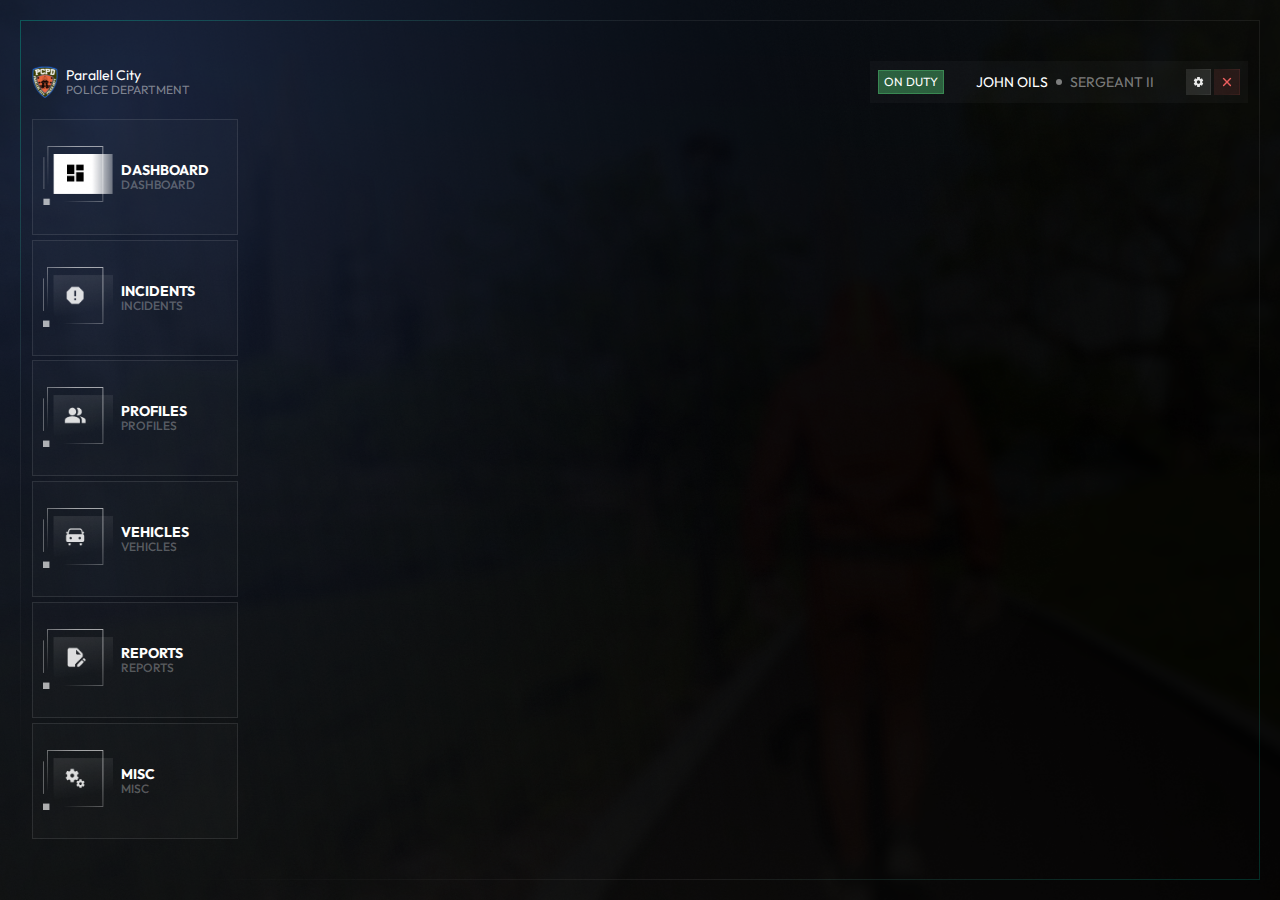
==== profiles.html @ 1e5cda1b "added other pages" ====
<!DOCTYPE html>
<html lang="en">
<head>
    <meta charset="UTF-8">
    <meta http-equiv="X-UA-Compatible" content="IE=edge">
    <meta name="viewport" content="width=device-width, initial-scale=1.0">
    <link rel="preconnect" href="https://fonts.googleapis.com">
    <link rel="preconnect" href="https://fonts.gstatic.com" crossorigin>
    <link rel="icon" type="image/png" href="images/pcpd-logo.png"/>
    <link href="https://fonts.googleapis.com/css2?family=Outfit:wght@400;500;600;700&display=swap" rel="stylesheet">
    <link rel="stylesheet" href="style.css">
    <title>Police - Profiles</title>
</head>
<body>
    <figure class="outline">
        <span></span>
        <span></span>
        <span></span>
        <span></span>
        <span></span>
    </figure>
    <div class="megacontainer">
        <section class="container">
            <header>
                <section class="logo-container">
                    <img src="images/logo.svg" alt="logo" class="logo">
                    <div class="logo-text"> 
                        <p>Parallel City <br> <span class="grey">POLICE DEPARTMENT</span></p>     
                    </div>
                </section>

                <section class="duty-container">
                    <p class="duty">ON DUTY</p>
                    <div class="duty-name"> JOHN OILS <p class="dot"></p> <span class="grey">SERGEANT II</span>  </div>
                    <div class="icon-cont">
                        <img src="images/setting.svg" alt="checkmark" class="pointer icons">
                        <img src="images/cancel.svg" alt="close" class="pointer icons">
                    </div>
                </section>
            </header>
            
            <div class="main-container">
                <aside>
                    <a class="side-menu dashboard" id="dashboard" href="/">
                        <div class="sidebarimage"><img src="/images/dashboard.png" alt="dashboard"></div>
                        <p class="bold">DASHBOARD <br> <span class="small">DASHBOARD</span> </p>
                    </a>
                    <a class="side-menu" href="incidents.html">
                        <div class="sidebarimage" id="incidents"><img src="/images/incidents.png" alt="dashboard"></div>
                        <p class="bold">INCIDENTS <br> <span class="small">INCIDENTS</span> </p>
                    </a>
                    <a class="side-menu" href="profiles.html">
                        <div class="sidebarimage" id="profiles"><img src="/images/profiles.png" alt="dashboard"></div>
                        <p class="bold">PROFILES <br> <span class="small">PROFILES</span> </p>
                    </a>
                    <a class="side-menu" href="vehicles.html">
                        <div class="sidebarimage" id="vehicles"><img src="/images/vehicles.png" alt="dashboard"></div>
                        <p class="bold">VEHICLES <br> <span class="small">VEHICLES</span> </p>
                    </a>
                    <a class="side-menu" href="reports.html">
                        <div class="sidebarimage" id="reports"><img src="/images/reports.png" alt="dashboard"></div>
                        <p class="bold">REPORTS <br> <span class="small">REPORTS</span> </p>
                    </a>
                    <a class="side-menu last-side-menu"  href="misc.html">
                        <div class="sidebarimage" id="misc"><img src="/images/misc.png" alt="dashboard"></div>
                        <p class="bold">MISC <br> <span class="small">MISC</span> </p>
                    </a>
                </aside>

                <main id="main">
                    <section class="profilescontent">
                        
                    </section>
                </main>

            </div>
        </section>
    </div>
    <script src="app.js"></script>
</body>
</html>
---- style.css ----
:root{
    --fontsmall: clamp(12px, 0.8vw, 3rem);
    --fontmedium: clamp(14px, 1vw, 5rem);
    --fontlarge: clamp(18px, 1.2vw, 7rem);
    --padlittle: clamp(5px, 0.3vw, 15px);
    --padmedium: clamp(10px, 0.5vw, 20px);
    --padlarge: clamp(12px, 1vw, 50px);
    --gap: clamp(0.5rem, 0.5vw, 1rem);
    --gaplarge: clamp(1rem, 1vw, 2rem);
}
::-webkit-scrollbar {
    width: 3px;
}
::-webkit-scrollbar-track {
    box-shadow: inset 0 0 5px grey;
    border-radius: 10px;
}
::-webkit-scrollbar-thumb {
    background: #FFFFFF;
    border-radius: 5px;
}
*{
    padding: 0;
    margin: 0;
    line-height: 100%;
    -webkit-user-select: none; 
    -ms-user-select: none; 
    user-select: none; 
    font-family: 'Outfit', sans-serif;
    box-sizing: border-box;
    transition: all 0.2s ease;
}
body{
    background: url(/images/blurred-bg-image.png);
    color: #FFFFFF;
    padding: 1rem;
    background-repeat: no-repeat;
    background-size: cover;
    height: 100vh;
    display: flex;
    justify-content: center;
    align-items: center;
}
/* OUTLINE */
.outline {
    position: absolute;
    height: calc(100vh - 40px);
    width: calc(100vw - 40px);
    position: absolute;
    top: 0px;
    left: 0px;
    margin: 20px;
    z-index: 2;
    display: flex;
    pointer-events: none;
}
  
.outline>span:first-child {
    position: absolute;
    height: 25px;
    width: 25px;
    right: 0;
    top: 0;
    box-shadow: inset -1px 1px 0 0 rgba(255, 255, 255, 0.07);
}
  
.outline>span:nth-child(2) {
    position: absolute;
    top: 0;
    left: 0;
    height: 25px;
    width: 25px;
    box-shadow: inset 1px 1px 0 0 #00d9b24d;
}
  
.outline>span:nth-child(3) {
    position: absolute;
    bottom: 0;
    right: 0;
    height: 25px;
    width: 25px;
    box-shadow: inset -1px -1px 0 0 #00d9b233;
}
  
.outline>span:nth-child(4) {
    position: absolute;
    top: 25px;
    right: 0;
    height: calc(100% - 50px);
    width: 1px;
    background-image: linear-gradient(to top, #00d9b233, rgba(255, 255, 255, 0.07) 50%)
}
  
.outline>span:nth-child(5) {
    position: absolute;
    top: 0;
    left: 25px;
    height: 1px;
    width: calc(100% - 50px);
    background-image: linear-gradient(to right, #00d9b24d, rgba(255, 255, 255, 0.07) 50%)
}
  
.outline::after {
    content: "";
    position: absolute;
    bottom: 0;
    right: 25px;  
    width: 85%;
    height: 1px;
    background-image: linear-gradient(to right, transparent, rgba(255, 255, 255, 0.07), #00d9b233);
}
  
.outline::before {
    content: "";
    position: absolute;
    top: 25px;
    left: 0;
    width: 1px;
    height: 85%;
    background-image: linear-gradient(to top, transparent, rgba(255, 255, 255, 0.07), #00d9b24d);
}
/* GENERAL STYLES */
.grey{
    color: rgba(255, 255, 255, 0.46);
}
.pointer{
    cursor: pointer;
}
.small{
    color: rgba(255, 255, 255, 0.3);
    font-size: var(--fontsmall);
    font-weight: 500;
}
.bold{
    font-weight: 700;
    font-size: var(--fontmedium);
    line-height: 100%;
}
.dot{
    width: 6px;
    height: 6px;
    border-radius: 50%;
    background-color: rgba(255, 255, 255, 0.46);
    margin: 0 0.5rem;
}
.container{
    width: 95vw;
    margin: auto;
}
/* Header Styling */
header{
    display: flex;
    justify-content: space-between;
    align-items: center;
    gap: var(--gap);
}
.logo{
    width: 2vw;
}
.logo-container{
    display: flex;
    align-items: center;
    gap: var(--gap);
}
.logo-text{
    font-size: var(--fontmedium);
    line-height: 120%;
}
.logo-text span{
    font-size: var(--fontsmall);
}
.duty-container{
    display: flex;
    align-items: center;
    padding: 0.5rem;
    background: rgba(255, 255, 255, 0.03);
    height: max-content;
}
.duty{
    background: linear-gradient(0deg, rgba(101, 255, 144, 0.25), rgba(101, 255, 144, 0.25)),
                linear-gradient(0deg, rgba(101, 255, 144, 0.1), rgba(101, 255, 144, 0.1));
    border: 1px solid rgba(101, 255, 144, 0.25);
    padding: var(--padlittle);
    font-size: var(--fontsmall);
}
.duty-name{
    display: flex;
    align-items: center;
    font-size: var(--fontmedium);
    margin: 0 2rem;
}
.icon-cont{
    display: flex;
    align-items: center;
    gap: 0.2rem;
}
.duty-container .icons{
    width: 2vw;
}
.duty-container .icons:hover{
    transform: scale(1.05);
}

/* Main Container Styling */
.main-container{
    display: flex;
    margin-top: 1rem;
    gap: 1rem;
    height: 80vh;
}
/* sidebar */
aside{
    display: flex;
    flex-direction: column;
    /* grid-template-rows: 1fr 1fr 1fr 1fr 1fr 1fr; */
    /* gap: var(--gap); */
}
.side-menu{
    display: flex;
    align-items: center;
    padding: 0 var(--padmedium);
    background: rgba(255, 255, 255, 0.02);
    border: 1px solid rgba(255, 255, 255, 0.1);
    cursor: pointer;
    margin-bottom: 0.3rem;
    gap: var(--gap); 
    flex: 1;
    text-decoration: none;
    color: inherit;
}
.last-side-menu{
    margin-bottom: 0;
}
.sidebarimage{
    flex: 0.4;
}
.bold{
    flex: 0.6;
}
.side-menu img{
    max-width: 100%;
}
.side-menu:hover{
    transform: scale(0.95);
    background: linear-gradient(163.92deg, rgba(255, 255, 255, 0.05) 5.34%, rgba(255, 255, 255, 0) 89.63%), rgba(255, 255, 255, 0.05);
}
/* MAIN INFO */
main{
    flex: 1;
}
.dashboardcontent{
    display: grid;
    grid-template-columns: 1fr 1fr;
    gap: var(--gap);
    height: 100%;
}
.warrants-container, .order-container{
    border: 1px solid rgba(255, 255, 255, 0.1);
    padding-top: var(--padlarge);
    padding-left: var(--padlarge);
    padding-bottom: 0;
    padding-right: var(--padlarge);
    display: flex;
    flex-direction: column;
    justify-content: space-between;
    background: rgba(255, 255, 255, 0.02);
}
.header{
    display: flex;
    justify-content: space-between;
    align-items: center;
    margin-top: var(--padlittle);
    flex: auto;
}
.header img{
    width: 2vw;
}
.header-text{
    display: flex;
    align-items: center;
    gap: var(--gap);
}
.header-text img{
    height: 2vw;
}
.search-input{
    background: linear-gradient(90deg, rgba(255, 255, 255, 0.07) 0%, rgba(255, 255, 255, 0) 100%);
    border: 1px solid rgba(255, 255, 255, 0.15);
    display: flex;
    align-items: center;
    padding: clamp(5px, 0.2vw, 1rem);
    width: 50%;
}
.search-input img{
    width: 2vw;
}
.search-input input{
    background: transparent;
    border: none;
    width: 100%;
    font-family: 'Outfit', sans-serif;
    font-size: var(--fontsmall);
    color: rgba(255, 255, 255, 0.65);
    line-height: 20px;
    font-weight: 500;
    border-left: 1px solid  rgba(255, 255, 255, 0.25);
    padding-left: 0.5rem;
    margin-left: 0.5rem;
}
.search-input input::placeholder{
    font-size: var(--fontsmall);
    font-weight: 500;
    color: rgba(255, 255, 255, 0.65);
}
.search-input input:focus{
    outline: none;
}
.content{
    flex: 1;
}
.orders, .warrants{
    margin-top: var(--padlittle);
    padding-right: 0.3rem;
    display: flex;
    flex-direction: column;
    gap: var(--gap);
    height: 67vh; 
    overflow-y: scroll;
}
.order, .warrant{
    display: flex;
    align-items: center;
    padding: var(--padlittle);
    gap: var(--gap);
}
.order{
    border: 1px solid rgba(241, 51, 51, 0.25);
    background: rgba(241, 51, 51, 0.05);
}
.warrant{
    background: rgba(255, 255, 255, 0.02);
    border: 1px solid rgba(255, 255, 255, 0.1);
    position: relative;
}
.warrant .imagecont{
    min-width: 20%;
    background-image: url(images/darkbg.svg);
    background-size: cover;
    border: 1px solid rgba(255, 255, 255, 0.2);
    aspect-ratio: 1/1;
    display: flex;
    align-content: center;
    padding: 2px;
}
.order .imagecont{
    min-width: 20%;
    background-size: cover;
    background-image: url(images/redbg.svg);
    border: 1px solid rgba(241, 51, 51, 0.3);
    aspect-ratio: 1/1;
    display: flex;
    align-content: center;
    padding: 2px;
}
.warrant-image, .order-image{
    width: 100%;
}
.days-left{
    position: absolute;
    right: 0;
    bottom: 0;
    padding: var(--padlittle);
    background: rgba(255, 255, 255, 0.1);
    font-size: clamp(10px, 0.6vw, 20px);
}
.order-image{
    border: 1px solid rgba(241, 51, 51, 0.25);
}
.suspectname{
    line-height: 120%;
    font-size: var(--fontmedium);
    text-transform: capitalize;
}
.information{
    font-size: var(--fontsmall);
    color: rgba(255, 255, 255, 0.46);
    display: flex;
    align-items: center;
    flex-wrap: wrap;
    margin-bottom: var(--gap);
    text-transform: uppercase;
}
.status-div{
    display: flex;
}
.statusbtn{
    padding: var(--padlittle);
    cursor: pointer;
}
.statusbtn img{
    height: var(--fontsmall);
}
.statusbtn:hover{
    transform: scale(1.05);
}
.funcBtns{
    padding: var(--padlittle);
    font-family: 'Outfit', sans-serif;
    font-size: var(--fontsmall);
    font-weight: 600;
    margin-right: 0.5rem;
    text-transform: uppercase;
} 
.approve{
    background: rgba(101, 255, 144, 0.25);
    border: 1px solid rgba(101, 255, 144, 0.45);
}
.reject{
    background: rgba(255, 101, 101, 0.25);
    border: 1px solid rgba(255, 101, 101, 0.45);
}
.red{
    color: #F13333;
    border:  1px solid rgba(241, 51, 51, 0.25);
    background: rgba(241, 51, 51, 0.02);
}
.blue{
    color: #63B4FF;
    background: rgba(99, 180, 255, 0.02);
    border: 1px solid rgba(99, 180, 255, 0.25);
}

@media screen and (min-width:1300px) {
    .container{
        width: 90vw;
        margin: auto;
    }
    .days-left{
        padding: var(--padlittle);
    }
    .order, .warrant{
        padding: var(--padmedium);
        gap: var(--gaplarge);
    }
    .imagecont{
        max-width: 20%;
    }
    .days-left{
        padding: var(--padmedium);
    }
}
@media screen and (min-width:1600px) {
    .container{
        width: 85vw;
        margin: auto;
    }
    .funcBtns, .statusbtn{
        padding: var(--padmedium);
    } 
    .days-left{
        padding: var(--padlittle) var(--padmedium);
    }
}
@media screen and (min-width:1800px) {
    .container{
        width: 80vw;
        margin: auto;
    }
}

@media screen and (min-height:1000px) {
    .main-container{
        height: 70vh;
    }
    .warrants, .orders{
        height: 58vh;
    }
}
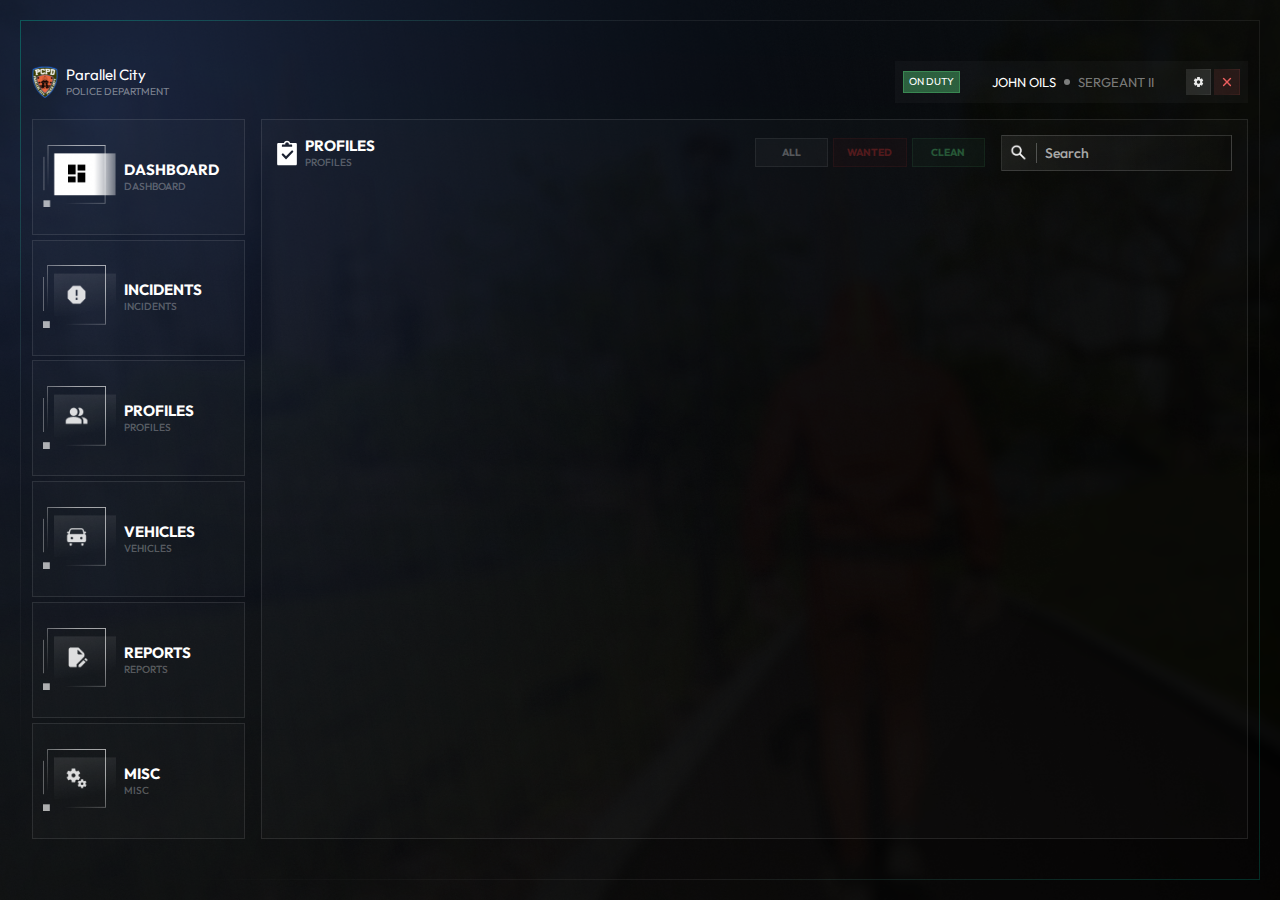
==== commit dc64fc45: "working on profiles screen" ====
--- a/profiles.html
+++ b/profiles.html
@@ -69,7 +69,26 @@
 
                 <main id="main">
                     <section class="profilescontent">
-                        
+                        <div class="profiles-header">
+                            <section class="header-text">
+                                <img src="images/warrants.svg" alt="warrants icon">
+                                <div > 
+                                    <p class="bold">PROFILES <br> <span class="small">PROFILES</span></p>     
+                                </div>
+                            </section>
+
+                            <div class="profiles-header-filtering">
+                                <section class="profiles-header-filters">
+                                    <p class="profiles-filter-all">ALL</p>
+                                    <p class="profiles-filter-wanted">WANTED</p>
+                                    <p class="profiles-filter-clean">CLEAN</p>
+                                </section>
+                                <section class="search-input profiles-search-input">
+                                    <img src="/images/search-icon.png" alt="search">
+                                    <input type="text" name="search" id="ordersearch" placeholder="Search">
+                                </section>
+                            </div>
+                        </div>
                     </section>
                 </main>
 
--- a/style.css
+++ b/style.css
@@ -1,10 +1,10 @@
 :root{
-    --fontsmall: clamp(12px, 0.8vw, 3rem);
-    --fontmedium: clamp(14px, 1vw, 5rem);
+    --fontsmall: clamp(10px, 0.8vw, 3rem);
+    --fontmedium: clamp(15px, 1vw, 5rem);
     --fontlarge: clamp(18px, 1.2vw, 7rem);
     --padlittle: clamp(5px, 0.3vw, 15px);
     --padmedium: clamp(10px, 0.5vw, 20px);
-    --padlarge: clamp(12px, 1vw, 50px);
+    --padlarge: clamp(15px, 1vw, 50px);
     --gap: clamp(0.5rem, 0.5vw, 1rem);
     --gaplarge: clamp(1rem, 1vw, 2rem);
 }
@@ -186,7 +186,7 @@
 .duty-name{
     display: flex;
     align-items: center;
-    font-size: var(--fontmedium);
+    font-size: clamp(13px, 0.9vw, 4rem);
     margin: 0 2rem;
 }
 .icon-cont{
@@ -227,6 +227,7 @@
     flex: 1;
     text-decoration: none;
     color: inherit;
+    text-transform: uppercase;
 }
 .last-side-menu{
     margin-bottom: 0;
@@ -279,6 +280,7 @@
     display: flex;
     align-items: center;
     gap: var(--gap);
+    text-transform: uppercase;
 }
 .header-text img{
     height: 2vw;
@@ -288,18 +290,26 @@
     border: 1px solid rgba(255, 255, 255, 0.15);
     display: flex;
     align-items: center;
-    padding: clamp(5px, 0.2vw, 1rem);
+    padding: clamp(7px, 0.2vw, 1rem);
     width: 50%;
 }
+.search-input:hover{
+    background: linear-gradient(90deg, rgba(255, 255, 255, 0.12) 0%, rgba(255, 255, 255, 0) 100%);
+    border: 1px solid rgba(255, 255, 255, 0.25);
+}
+.search-input:active{
+    background: linear-gradient(90deg, rgba(255, 255, 255, 0.15) 0%, rgba(255, 255, 255, 0) 100%);
+    border: 1px solid rgba(255, 255, 255, 0.25);
+}
 .search-input img{
-    width: 2vw;
+    width: 1.5vw;
 }
 .search-input input{
     background: transparent;
     border: none;
     width: 100%;
     font-family: 'Outfit', sans-serif;
-    font-size: var(--fontsmall);
+    font-size: clamp(14px, 0.9vw, 3rem);
     color: rgba(255, 255, 255, 0.65);
     line-height: 20px;
     font-weight: 500;
@@ -308,7 +318,7 @@
     margin-left: 0.5rem;
 }
 .search-input input::placeholder{
-    font-size: var(--fontsmall);
+    font-size: clamp(14px, 0.9vw, 3rem);
     font-weight: 500;
     color: rgba(255, 255, 255, 0.65);
 }
@@ -475,4 +485,59 @@
     .warrants, .orders{
         height: 58vh;
     }
+}
+
+/* PROFILES STYLING */
+.profilescontent{
+    background: rgba(255, 255, 255, 0.02);
+    border: 1px solid rgba(255, 255, 255, 0.1);
+    height: 100%;
+    padding: var(--padlarge) var(--padlarge) 0 var(--padlarge);
+}
+.profiles-header, .profiles-header-filtering{
+    display: grid;
+    grid-template-columns: 1fr 1fr;
+}
+.profiles-header-filtering{
+    gap: var(--gaplarge);
+}
+.profiles-header-filters{
+    display: flex;
+    align-items: center;
+    gap: 0.3rem;
+}
+.profiles-header-filters p{
+    flex: 1;
+    font-size: var(--fontsmall);
+    font-weight: 700;
+    text-transform: uppercase;
+    height: 80%;
+    display: flex;
+    align-items: center;
+    justify-content: center;
+    cursor: pointer;
+    opacity: 0.3;
+}
+.profiles-header-filters p:hover{
+    opacity: 0.6;
+}
+.profiles-header-filters .active{
+    opacity: 1;
+}
+.profiles-filter-all{
+    background: rgba(255, 255, 255, 0.1);
+    border: 1px solid rgba(255, 255, 255, 0.25);
+}
+.profiles-filter-wanted{
+    background: rgba(241, 51, 51, 0.1);
+    border: 1px solid rgba(241, 51, 51, 0.25);
+    color: #F13333;
+}
+.profiles-filter-clean{
+    background: rgba(101, 255, 144, 0.1);
+    border: 1px solid rgba(101, 255, 144, 0.25);
+    color: #65FF90;
+}
+.profiles-search-input{
+    width: 100%;
 }